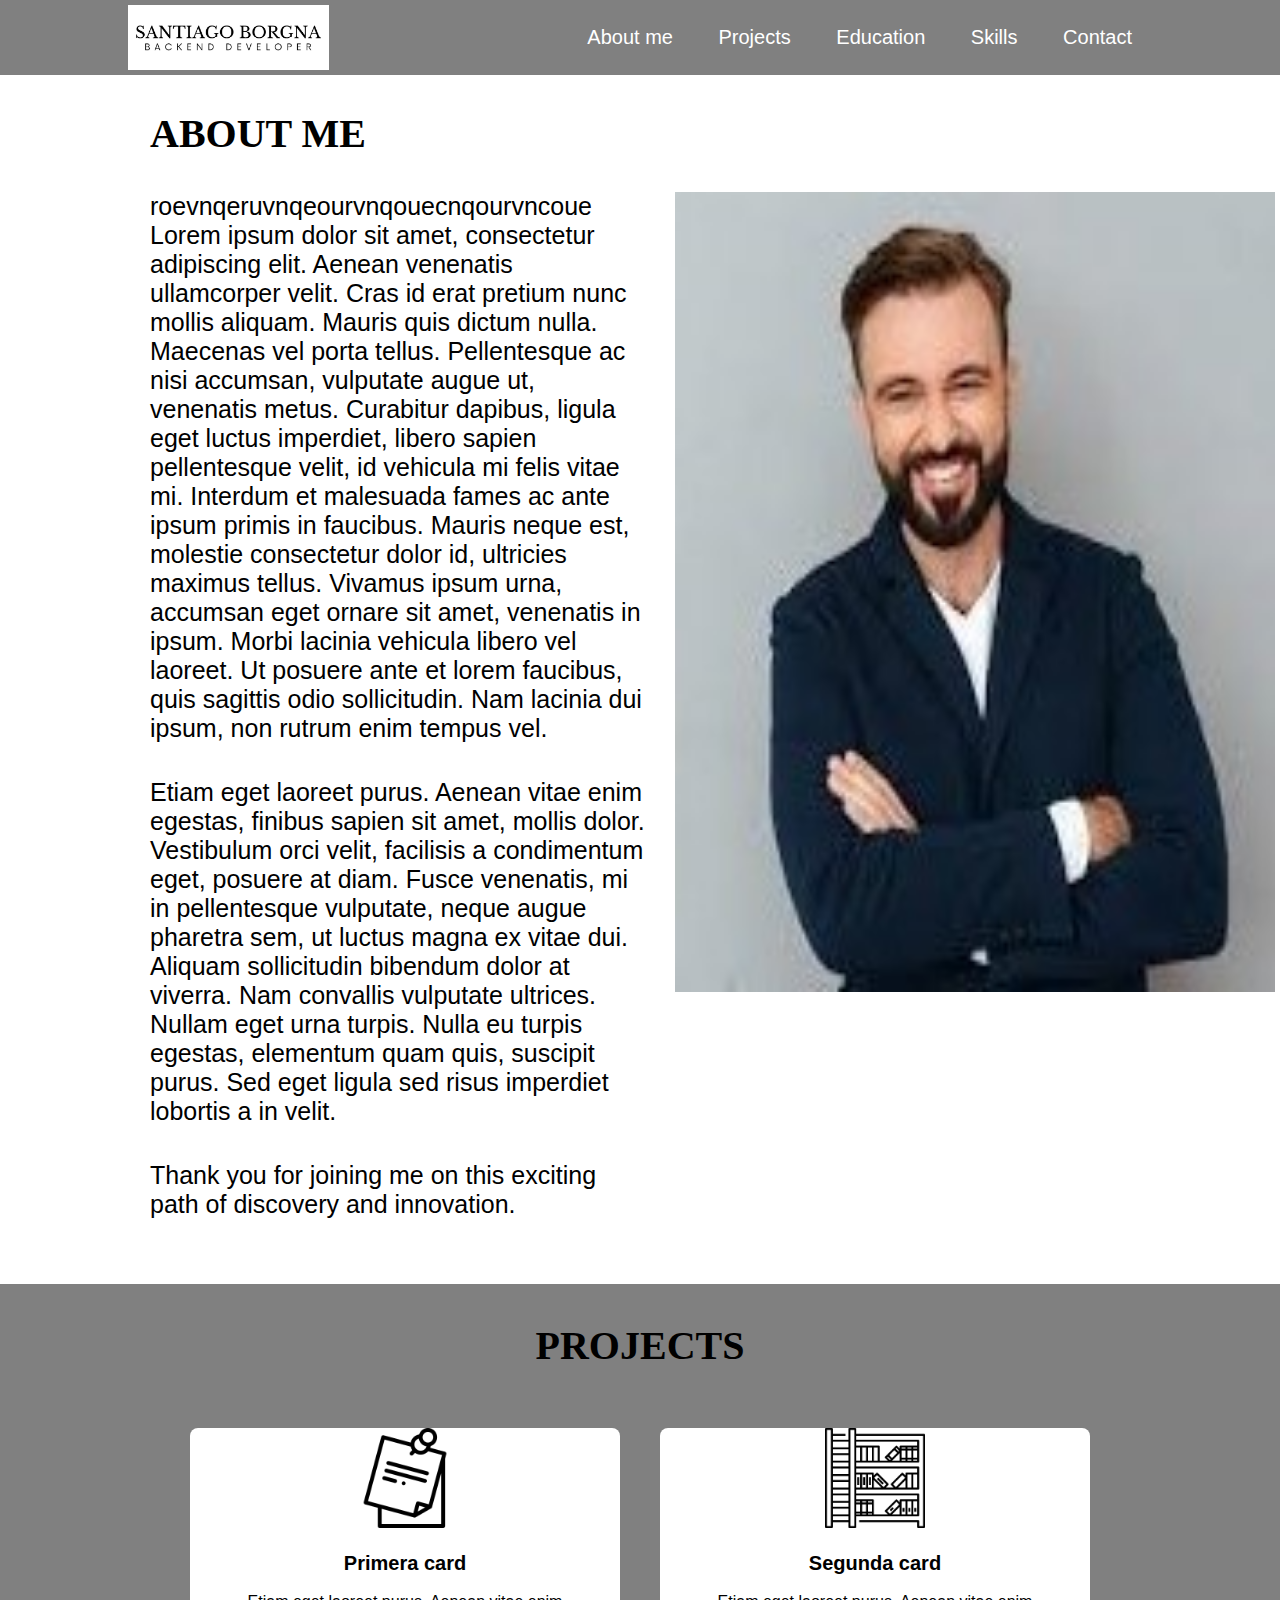
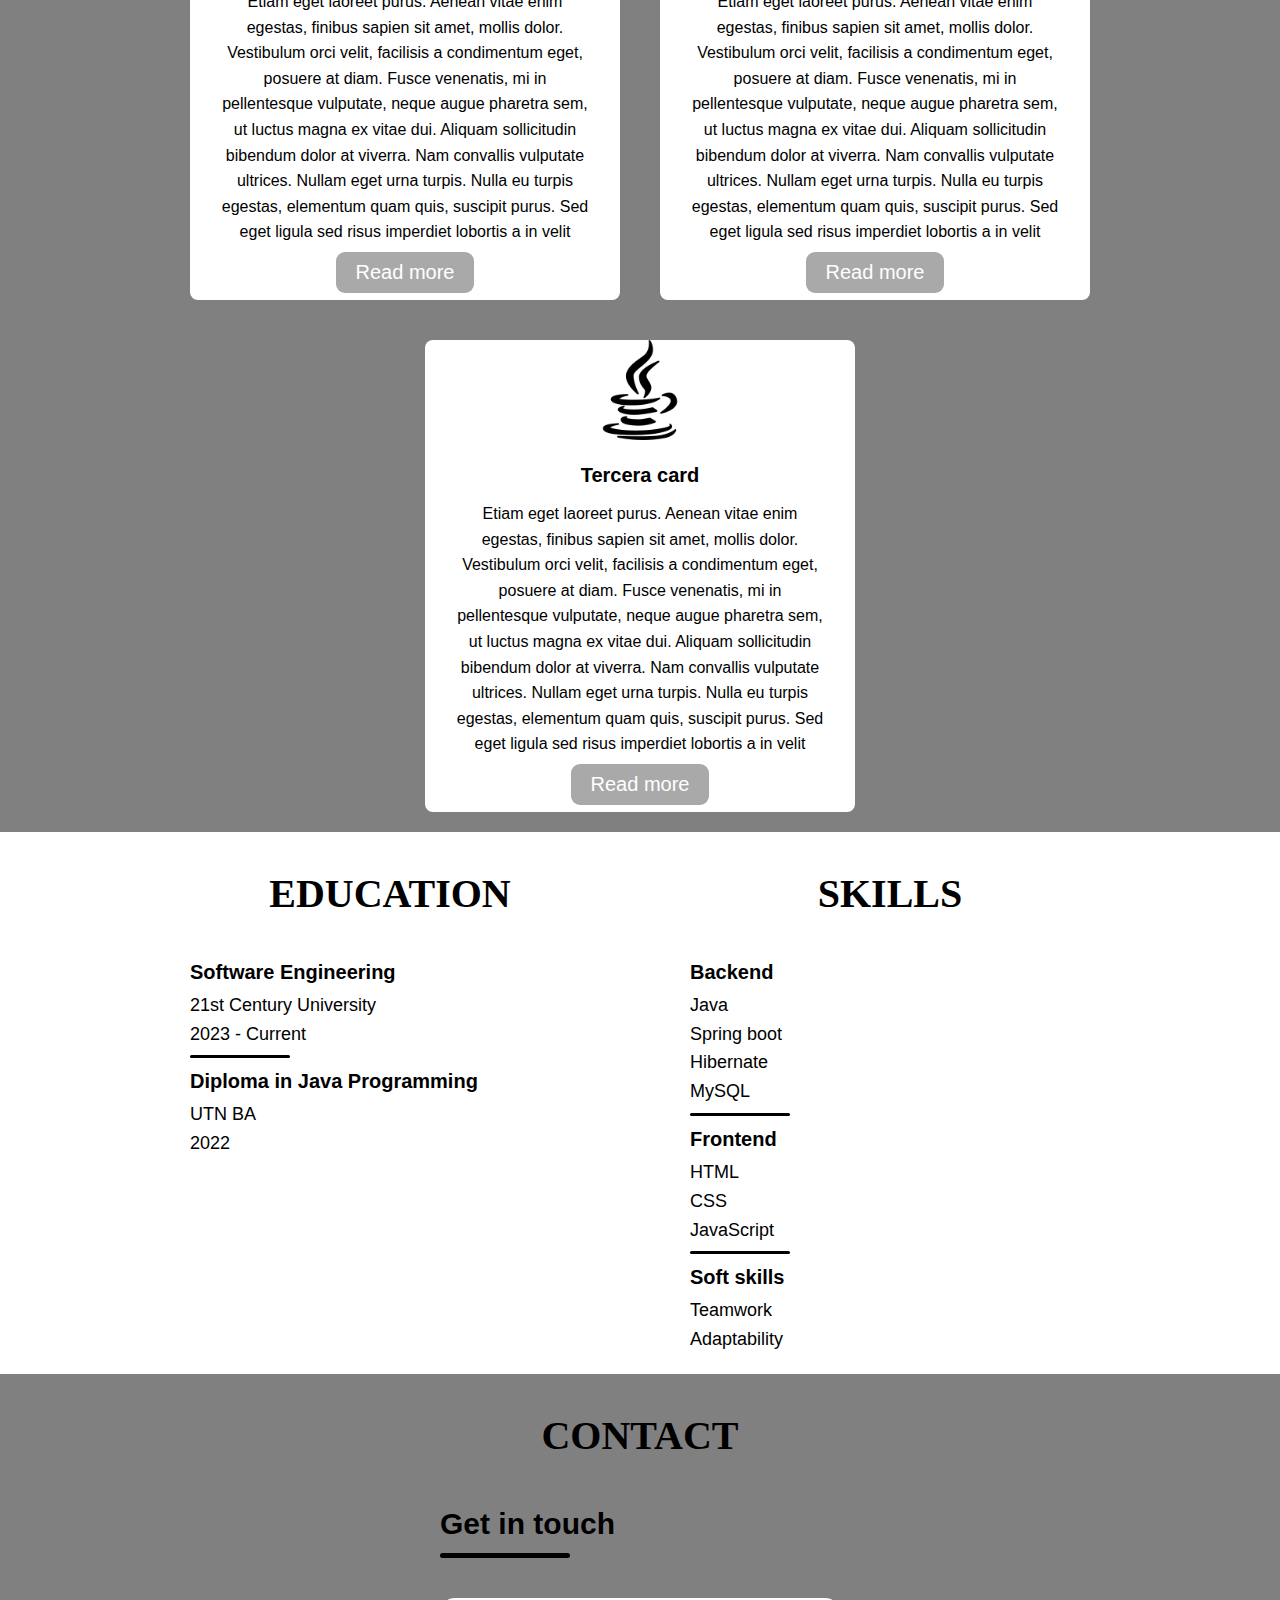
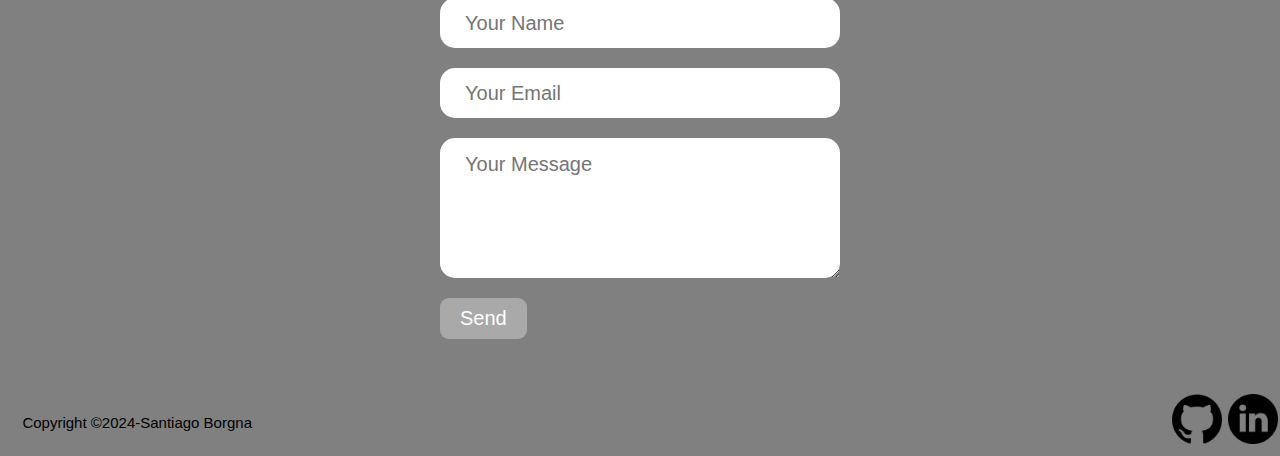
==== Portfolio/index.html @ 6f6587ab "First version" ====
<!DOCTYPE html>
<html lang="en">
    <head>
        <meta charset="UTF-8">
        <meta name="viewport" content="width=device-width, initial-scale=1.0">
        <title>Santiago Borgna</title>
        <link rel="stylesheet" href="styles.css">
    </head>
    <body>
        <header class="header">
            <div class="logo">
                <a href="#"><img src="Images/logo.jpg"></a>
            </div>
            <nav>
                <ul class = "nav-links">
                    <li><a href="#about-me">About me</a></li>
                    <li><a href="#projects">Projects</a></li>
                    <li><a href="#education">Education</a></li>
                    <li><a href="#skills">Skills</a></li>
                    <li><a href="#contact">Contact</a></li>
                </ul>
            </nav>
            <!-- <a href="https://github.com/SantiagoBorgna" class="btn"><button>Contacts</button></a> -->
            <a onclick="openNav()" href="#" class="menu"><button>≡</button></a>

            <div class="overlay" id="mobile-menu">
                <a onclick="closeNav()" href="#" class="close">X</a>
                <div class="overlay-content">
                    <a onclick="closeNav()" href="#about-me">About me</a>
                    <a onclick="closeNav()" href="#projects">Projects</a>
                    <a onclick="closeNav()" href="#education">Education</a>
                    <a onclick="closeNav()" href="#skills">Skills</a>
                    <a onclick="closeNav()" href="#contact">Contact</a>
                </div>
            </div>
        </header>

        <div id="about-me" class="info">
            <h1>ABOUT ME</h1>

            <div class="container">
                <div id="info-text">
                    <p>roevnqeruvnqeourvnqouecnqourvncoue Lorem ipsum dolor sit amet, consectetur adipiscing elit. Aenean venenatis ullamcorper velit. Cras id erat pretium nunc mollis aliquam. Mauris quis dictum nulla. Maecenas vel porta tellus. Pellentesque ac nisi accumsan, vulputate augue ut, venenatis metus. Curabitur dapibus, ligula eget luctus imperdiet, libero sapien pellentesque velit, id vehicula mi felis vitae mi. Interdum et malesuada fames ac ante ipsum primis in faucibus. Mauris neque est, molestie consectetur dolor id, ultricies maximus tellus. Vivamus ipsum urna, accumsan eget ornare sit amet, venenatis in ipsum. Morbi lacinia vehicula libero vel laoreet. Ut posuere ante et lorem faucibus, quis sagittis odio sollicitudin. Nam lacinia dui ipsum, non rutrum enim tempus vel.</p>
                    <p>Etiam eget laoreet purus. Aenean vitae enim egestas, finibus sapien sit amet, mollis dolor. Vestibulum orci velit, facilisis a condimentum eget, posuere at diam. Fusce venenatis, mi in pellentesque vulputate, neque augue pharetra sem, ut luctus magna ex vitae dui. Aliquam sollicitudin bibendum dolor at viverra. Nam convallis vulputate ultrices. Nullam eget urna turpis. Nulla eu turpis egestas, elementum quam quis, suscipit purus. Sed eget ligula sed risus imperdiet lobortis a in velit.</p>    
                    <p>Thank you for joining me on this exciting path of discovery and innovation.</p>
                </div>
                <img id="image" src="Images/man.jpeg">
            </div>

        </div>

        <div id="projects" class="projects">
            <h1>PROJECTS</h1>
            
            <div class="cards-container">
                <div class="card">
                    <img src="Images/notes.png">
                    <h4>Primera card</h4>
                    <p>Etiam eget laoreet purus. Aenean vitae enim egestas, finibus sapien sit amet, mollis dolor. Vestibulum orci velit, facilisis a condimentum eget, posuere at diam. Fusce venenatis, mi in pellentesque vulputate, neque augue pharetra sem, ut luctus magna ex vitae dui. Aliquam sollicitudin bibendum dolor at viverra. Nam convallis vulputate ultrices. Nullam eget urna turpis. Nulla eu turpis egestas, elementum quam quis, suscipit purus. Sed eget ligula sed risus imperdiet lobortis a in velit</p>

                    <a href="#"><button>Read more</button></a>
                </div>

                <div class="card">
                    <img src="Images/library.png">
                    <h4>Segunda card</h4>
                    <p>Etiam eget laoreet purus. Aenean vitae enim egestas, finibus sapien sit amet, mollis dolor. Vestibulum orci velit, facilisis a condimentum eget, posuere at diam. Fusce venenatis, mi in pellentesque vulputate, neque augue pharetra sem, ut luctus magna ex vitae dui. Aliquam sollicitudin bibendum dolor at viverra. Nam convallis vulputate ultrices. Nullam eget urna turpis. Nulla eu turpis egestas, elementum quam quis, suscipit purus. Sed eget ligula sed risus imperdiet lobortis a in velit</p>

                    <a href="#"><button>Read more</button></a>
                </div>

                <div class="card">
                    <img src="Images/java.png">
                    <h4>Tercera card</h4>
                    <p>Etiam eget laoreet purus. Aenean vitae enim egestas, finibus sapien sit amet, mollis dolor. Vestibulum orci velit, facilisis a condimentum eget, posuere at diam. Fusce venenatis, mi in pellentesque vulputate, neque augue pharetra sem, ut luctus magna ex vitae dui. Aliquam sollicitudin bibendum dolor at viverra. Nam convallis vulputate ultrices. Nullam eget urna turpis. Nulla eu turpis egestas, elementum quam quis, suscipit purus. Sed eget ligula sed risus imperdiet lobortis a in velit</p>

                    <a href="#"><button>Read more</button></a>
                </div>

            </div>

        </div>

        <div class="data">
            <div id="education" class="education">
                <h1>EDUCATION</h1>

                <div class="education-container">
                    <h3>Software Engineering</h3>
                    <p>21st Century University</p>
                    <p>2023 - Current</p>
                    <hr>
                    <h3>Diploma in Java Programming</h3>
                    <p>UTN BA</p>
                    <p>2022</p>
                </div>
            </div>
    
            <div id="skills" class="skills">
                <h1>SKILLS</h1>

                <div class="skills-container">
                    <h3>Backend</h3>
                    <p>Java</p>
                    <p>Spring boot</p>
                    <p>Hibernate</p>
                    <p>MySQL</p>
                    <hr>
                    <h3>Frontend</h3>
                    <p>HTML</p>
                    <p>CSS</p>
                    <P>JavaScript</P>
                    <hr>
                    <h3>Soft skills</h3>
                    <p>Teamwork</p>
                    <p>Adaptability</p>
                </div>
            </div>
        </div>

        <div id="contact" class="contact">
            <h1>CONTACT</h1>

            <div class="contact-container">
                <form action="https://api.web3forms.com/submit" method="POST" class="contact-form">
                    <div class="contact-form-title">
                        <h2>Get in touch</h2>
                        <hr>
                    </div>
                    <input type="hidden" name="access_key" value="ab6948b4-210c-4d9c-a43a-a1900921fdea">

                    <input type="text" name="name" placeholder="Your Name" class="contact-input" required autocomplete="off">
                    <input type="email" name="email" placeholder="Your Email" class="contact-input" required autocomplete="off">
                    <textarea name="message" placeholder="Your Message" class="contact-input" required autocomplete="off"></textarea>
                    <button type="submit">Send</button>
                </form>
            </div>
        </div>

        <div class="footer">
            <p class="footer-left">Copyright ©2024-Santiago Borgna</p>
            <div class="footer-right">
                <a href="https://github.com/SantiagoBorgna" class="btn"><button><img src="Images/github.png"></button></a>
                <a href="https://www.linkedin.com/in/santiago-borgna/" class="btn"><button><img src="Images/linkedin negro.png"></button></a>
            </div>
        </div>

        <script type="text/javascript" src="nav.js"></script>
    </body>
</html>
---- Portfolio/styles.css ----
*{
    box-sizing: border-box;
    margin: 0;
    padding: 0;
    font-family: 'Poppins', sans-serif;
    font-size: 20px;
}

body{
    background-color:grey;
}

.header{
    background-color:grey;
    display: flex;
    justify-content: space-between;
    align-items: center;
    height: 75px;
    padding: 5px 10%;
}

.header .logo{
    cursor: pointer;
}

.header .logo img{
    height: 70px;
    width: auto;
    padding-top: 5px;
    transition: all 0.3s ease 0s;
}

.header .logo img:hover{
    transform: scale(1.1);
}

.header .nav-links{
    list-style: none;
}

.header .nav-links li{
    display: inline-block;
    padding: 0 20px;
}

.header .nav-links li:nth-child(1){
    padding: 0 20px 0 0;
}

.header .nav-links li:hover,
.overlay a:hover{
    transform: scale(1.1);
    text-decoration-line: underline;
    text-decoration-thickness: 1px;
    text-decoration-style: solid;
    text-decoration-color: white;
}

.header .nav-links a{
    font-size: 700;
    color: white;
}

.menu{
    display: none;
}

@media screen and (max-width: 1200px){
    .nav-links{
        display: none;
    }

    .menu{
        display: inherit;
    }
}

/*Nav*/
.header a{
    text-decoration: none;
    color: white;
}

.header .menu button{
    margin-left: 20px;
    color: white;
    padding: 9px 25px;
    background-color: darkgrey;
    border: none;
    border-radius: 9px;
    cursor: pointer;
    /*transition: all 0.3s ease 0s;*/
}

/*.header .menu button:hover{
    transform: scale(1.1);
}*/

.header .overlay{
    height: 100%;
    width: 0;
    position: fixed;
    z-index: 1;
    left: 0;
    top: 0;
    background-color: green;
    overflow: hidden;
    transition: all 0.3s ease 0s;
}

.header .overlay .overlay-content{
    display: flex;
    height: 100%;
    flex-direction: column;
    align-items: center;
    justify-content: center;
} 

.header .overlay a{
    padding: 15px;
    font-size: 36px;
    display: block;
    transition: all 0.3s ease 0s;
    color: white;
}

.header .overlay a:hover,
.header .overlay a:focus{
    color: white;
}

.header .overlay .close{
    position: absolute;
    top: 20px;
    right: 45px;
    font-size: 65px;
}

@media screen and (max-height: 450px){
    .header .overlay a{
        font-size: 20px;
    }
    .header .overlay .close{
        font-size: 40px;
        top: 15px;
        right: 35px;
    }
}

/* About me */

.info{
    background-color: white;
    padding-left: 150px;
}

.info h1{
    font-family: Georgia, 'Times New Roman', Times, serif;
    font-size: 40px;
    padding: 35px 0;
}

.info .container p{
    width: 95%;
    overflow-wrap: break-word;
    font-size: 25px;
    margin-bottom: 35px;
}

.container{
    display: flex;
    padding-bottom: 30px;
}

.info #image{
    margin-right: 5px;
    width: 600px;
    height: 800px;
}

@media screen and (max-width: 1200px){

    *{
        overflow-x: hidden;
    }

    .info{
        padding-left: 30px;
    }

    .info h1{
        text-align: center;
    }

    .info #image{
        display: none;
    }

    .header{
        overflow-y: hidden;
    }

    .header .menu{
        overflow-y: hidden;
    }

    .header .logo img:hover{
        transform:none;
    }
}

/* Projects */

.projects{
    background-color:grey;
    text-align: center;
    line-height: 1.6;
}

.projects h1{
    font-family: Georgia, 'Times New Roman', Times, serif;
    font-size: 40px;
    padding: 30px 0;
}

.cards-container{
    width: 100%;
    max-width: 1200px;
    height: auto;
    display: flex;
    flex-wrap: wrap;
    justify-content: center;
    margin: auto;
}

.cards-container .card{
    background-color: white;
    width: 430px;
    height: auto;
    border-radius: 8px;
    overflow: hidden;
    margin: 20px;
    text-align: center;
}

.cards-container .card img{
    height: 100px;
    width: 100px;
}

.cards-container .card h4{
    margin: 10px;
}

.cards-container .card p{
    padding: 0 1.5rem;
    font-size: 16px;
}

.cards-container .card button{
    color: white;
    padding: 9px 20px;
    margin: 7px;
    background-color: darkgrey;
    border: none;
    border-radius: 9px;
    cursor: pointer;
}
/* Data */

.data{
    background-color: white;
    display: flex;
    flex-wrap: wrap;
    justify-content: center;
}

.data h3{
    margin-bottom: 3px;
}

.data p{
    font-size: 18px;
}

.data hr{
    border: none;
    width: 100px;
    height: 3px;
    background-color: black;
    border-radius: 10px;
    margin: 7px 0;
}

/* Education */

.education{
    line-height: 1.6;
}

.education h1{
    font-family: Georgia, 'Times New Roman', Times, serif;
    font-size: 40px;
    padding: 30px 0;
    text-align: center;
}

.education .education-container{
    width: 400px;
    height: auto;
    margin-left: 50px;
    margin-right: 50px;
    margin-bottom: 20px;
    display: flex;
    flex-wrap: wrap;
    flex-direction: column;
}

/* Skills */

.skills{
    line-height: 1.6;
}

.skills h1{
    font-family: Georgia, 'Times New Roman', Times, serif;
    font-size: 40px;
    padding: 30px 0;
    text-align: center;
}

.skills .skills-container{
    width: 400px;
    height: auto;
    margin-left: 50px;
    margin-right: 50px;
    margin-bottom: 20px;
    display: flex;
    flex-wrap: wrap;
    flex-direction: column;
}

/* Contact */

.contact{
    background-color:grey;
    text-align: center;
    line-height: 1.6;
}

.contact h1{
    font-family: Georgia, 'Times New Roman', Times, serif;
    font-size: 40px;
    padding: 30px 0;
}

.contact-container{
    box-sizing: border-box;
    height: auto;
    padding-top: 2px;
    padding-bottom: 20px;
    display: flex;
    align-items: center;
    justify-content: space-evenly;
}

.contact-container .contact-form{
    display: flex;
    flex-direction: column;
    align-items: start;
    gap: 20px;
}

.contact-container .contact-form h2{
    font-size: 30px;
    margin-bottom: 5px;
}

.contact-container .contact-form hr{
    border: none;
    width: 130px;
    height: 5px;
    background-color: black;
    border-radius: 10px;
    margin-bottom: 20px;
}

.contact-container .contact-form .contact-input{
    width: 400px;
    height: 50px;
    border: none;
    outline: none;
    padding-left: 25px;
    color: black;
    border-radius: 15px;
}

.contact-container .contact-form .contact-input:focus{
    background-color: wheat;
}

.contact-container .contact-form textarea{
    width: 400px;
    min-height: 140px;
    height: auto;
    border: none;
    outline: none;
    padding-top: 15px;
    color: gray;
    border-radius: 15px;
}

.contact-container .contact-form button{
    color: white;
    padding: 9px 20px;
    background-color: darkgrey;
    border: none;
    border-radius: 9px;
    cursor: pointer;
}

@media screen and (max-width: 1200px){
    .contact-container{
        width: 80vw;
        margin-left: 50px;
    }
}

/* Footer */

.footer{
    background-color: grey;
    margin-top: 35px;
    margin-bottom: 5px;
    display: flex;
    text-align: center;
    justify-content: center;
}

.footer p{
    margin: 20px;
    font-size: 15px;
}

.footer img{
    width: 50px;
    height: auto;
    cursor: pointer;
}

.footer button{
    border: none;
    background: none;
}

.footer .footer-left{
    padding-right: 500px;
}

.footer .footer-right{
    padding-left: 400px;
}

@media screen and (max-width: 1200px){
    .footer{
        flex-direction: column;
    }

    .footer .footer-left{
        padding-right: 0;
    }
    
    .footer .footer-right{
        padding-left: 0;
    }
}
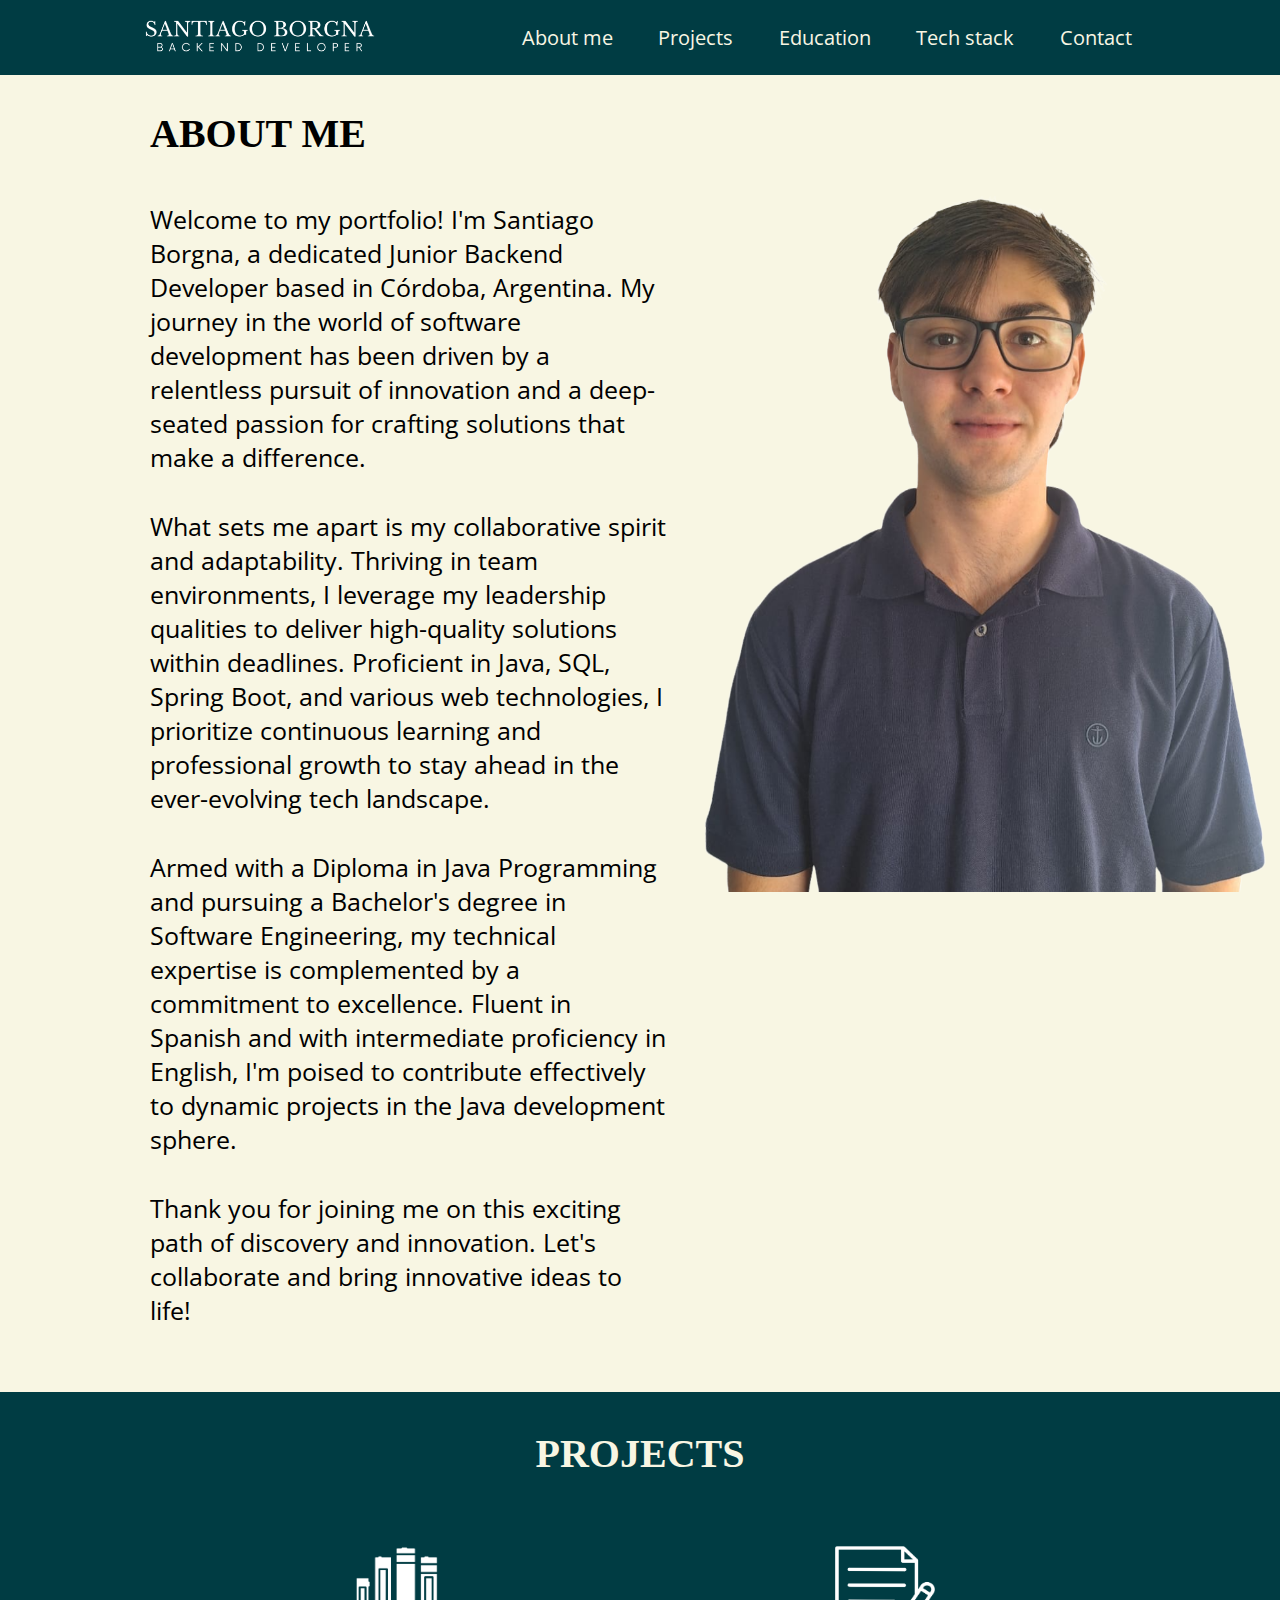
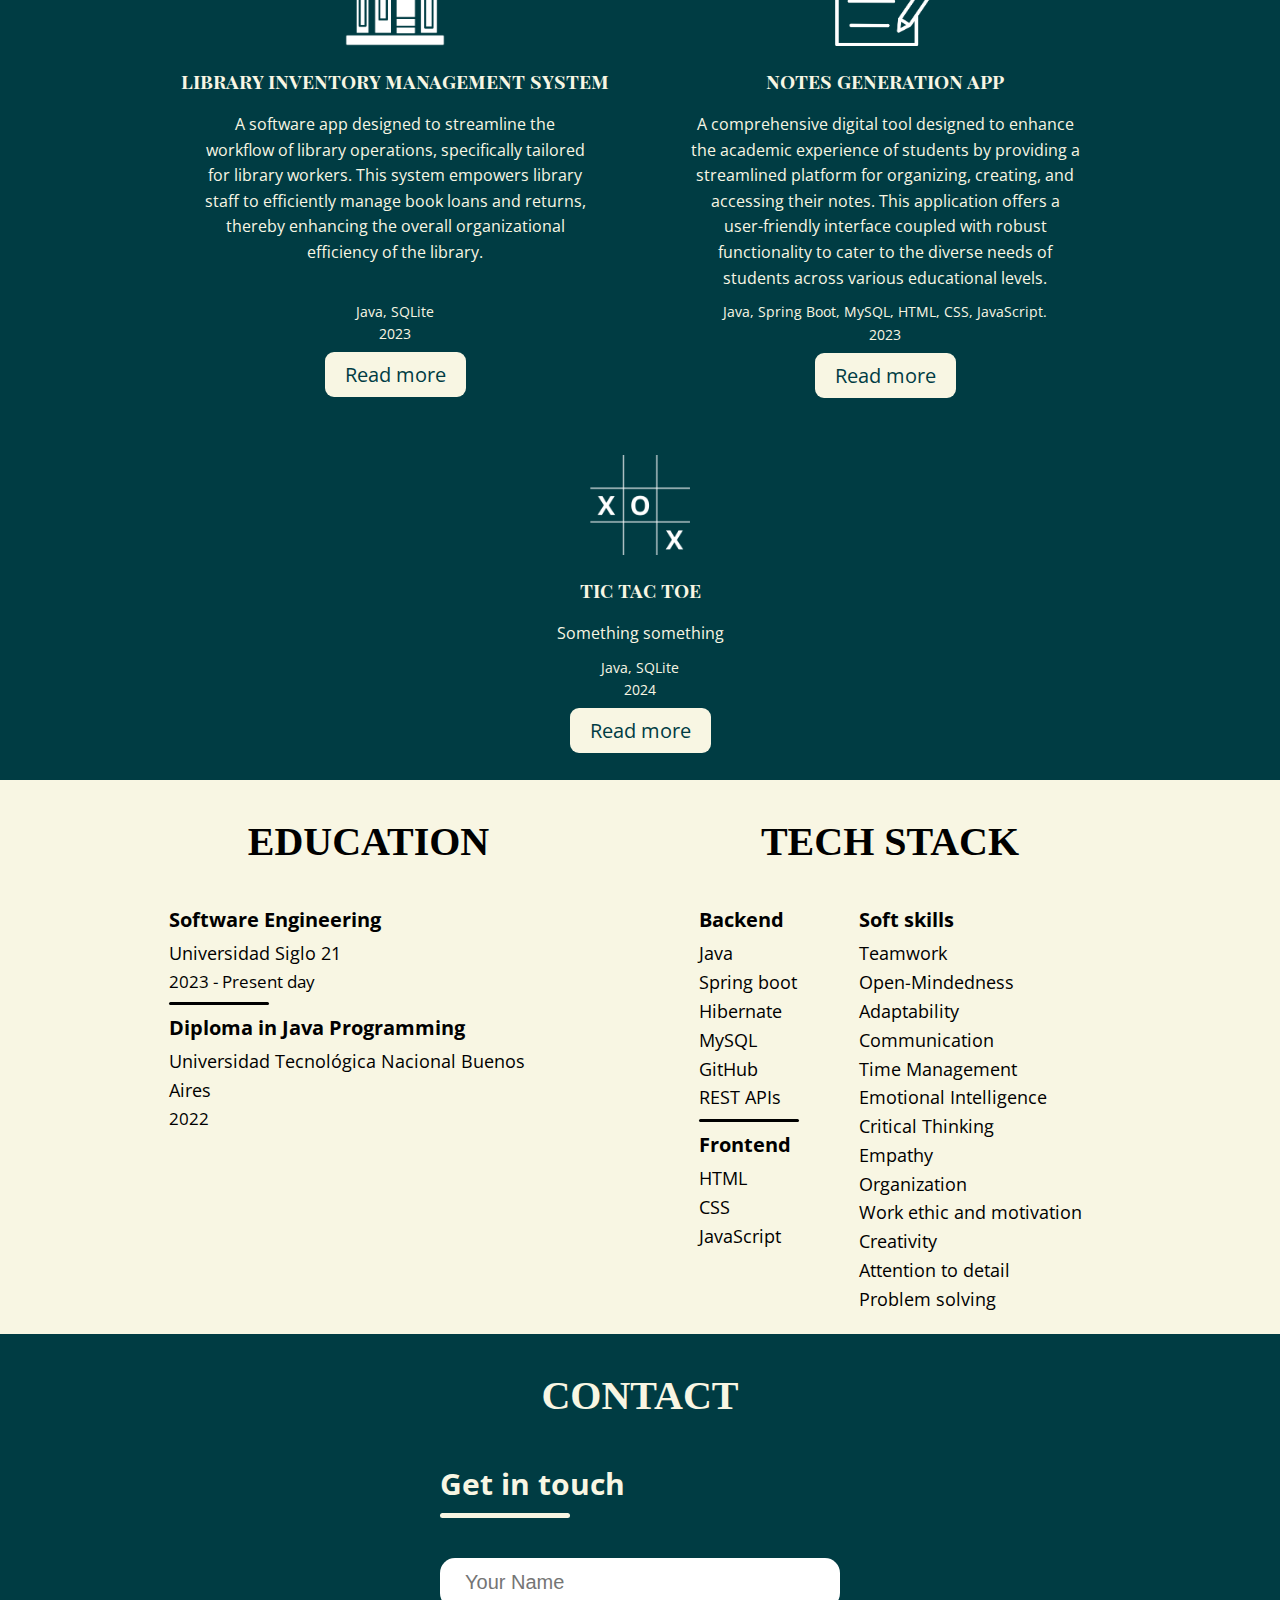
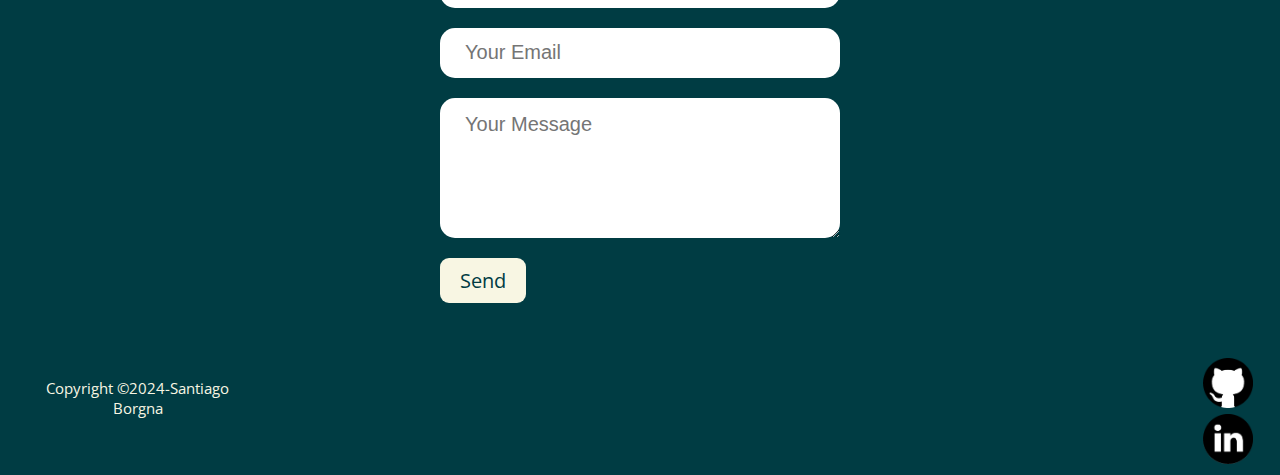
==== commit 3318d132: "Full version" ====
--- a/Portfolio/index.html
+++ b/Portfolio/index.html
@@ -5,18 +5,22 @@
         <meta name="viewport" content="width=device-width, initial-scale=1.0">
         <title>Santiago Borgna</title>
         <link rel="stylesheet" href="styles.css">
+        <link rel="preconnect" href="https://fonts.googleapis.com">
+        <link rel="preconnect" href="https://fonts.gstatic.com" crossorigin>
+        <link href="https://fonts.googleapis.com/css2?family=Open+Sans:ital,wght@0,300..800;1,300..800&display=swap" rel="stylesheet">
+        <link href="https://fonts.googleapis.com/css2?family=Open+Sans:ital,wght@0,300..800;1,300..800&family=Playfair+Display+SC:wght@400;700&display=swap" rel="stylesheet">  
     </head>
     <body>
         <header class="header">
             <div class="logo">
-                <a href="#"><img src="Images/logo.jpg"></a>
+                <a href="#"><img src="Images/logo.png"></a>
             </div>
             <nav>
                 <ul class = "nav-links">
                     <li><a href="#about-me">About me</a></li>
                     <li><a href="#projects">Projects</a></li>
                     <li><a href="#education">Education</a></li>
-                    <li><a href="#skills">Skills</a></li>
+                    <li><a href="#Tech-stack">Tech stack</a></li>
                     <li><a href="#contact">Contact</a></li>
                 </ul>
             </nav>
@@ -24,12 +28,12 @@
             <a onclick="openNav()" href="#" class="menu"><button>≡</button></a>
 
             <div class="overlay" id="mobile-menu">
-                <a onclick="closeNav()" href="#" class="close">X</a>
+                <a onclick="closeNav()" href="#" class="close" id="close-btn"><button>X</button></a>
                 <div class="overlay-content">
                     <a onclick="closeNav()" href="#about-me">About me</a>
                     <a onclick="closeNav()" href="#projects">Projects</a>
                     <a onclick="closeNav()" href="#education">Education</a>
-                    <a onclick="closeNav()" href="#skills">Skills</a>
+                    <a onclick="closeNav()" href="#Tech-stack">Tech stack</a>
                     <a onclick="closeNav()" href="#contact">Contact</a>
                 </div>
             </div>
@@ -40,11 +44,12 @@
 
             <div class="container">
                 <div id="info-text">
-                    <p>roevnqeruvnqeourvnqouecnqourvncoue Lorem ipsum dolor sit amet, consectetur adipiscing elit. Aenean venenatis ullamcorper velit. Cras id erat pretium nunc mollis aliquam. Mauris quis dictum nulla. Maecenas vel porta tellus. Pellentesque ac nisi accumsan, vulputate augue ut, venenatis metus. Curabitur dapibus, ligula eget luctus imperdiet, libero sapien pellentesque velit, id vehicula mi felis vitae mi. Interdum et malesuada fames ac ante ipsum primis in faucibus. Mauris neque est, molestie consectetur dolor id, ultricies maximus tellus. Vivamus ipsum urna, accumsan eget ornare sit amet, venenatis in ipsum. Morbi lacinia vehicula libero vel laoreet. Ut posuere ante et lorem faucibus, quis sagittis odio sollicitudin. Nam lacinia dui ipsum, non rutrum enim tempus vel.</p>
-                    <p>Etiam eget laoreet purus. Aenean vitae enim egestas, finibus sapien sit amet, mollis dolor. Vestibulum orci velit, facilisis a condimentum eget, posuere at diam. Fusce venenatis, mi in pellentesque vulputate, neque augue pharetra sem, ut luctus magna ex vitae dui. Aliquam sollicitudin bibendum dolor at viverra. Nam convallis vulputate ultrices. Nullam eget urna turpis. Nulla eu turpis egestas, elementum quam quis, suscipit purus. Sed eget ligula sed risus imperdiet lobortis a in velit.</p>    
-                    <p>Thank you for joining me on this exciting path of discovery and innovation.</p>
+                    <p>Welcome to my portfolio! I'm Santiago Borgna, a dedicated Junior Backend Developer based in Córdoba, Argentina. My journey in the world of software development has been driven by a relentless pursuit of innovation and a deep-seated passion for crafting solutions that make a difference.</p>
+                    <p>What sets me apart is my collaborative spirit and adaptability. Thriving in team environments, I leverage my leadership qualities to deliver high-quality solutions within deadlines. Proficient in Java, SQL, Spring Boot, and various web technologies, I prioritize continuous learning and professional growth to stay ahead in the ever-evolving tech landscape.</p>    
+                    <p>Armed with a Diploma in Java Programming and pursuing a Bachelor's degree in Software Engineering, my technical expertise is complemented by a commitment to excellence. Fluent in Spanish and with intermediate proficiency in English, I'm poised to contribute effectively to dynamic projects in the Java development sphere.</p>
+                    <p>Thank you for joining me on this exciting path of discovery and innovation. Let's collaborate and bring innovative ideas to life!</p>
                 </div>
-                <img id="image" src="Images/man.jpeg">
+                <img id="image" src="Images/I3.png">
             </div>
 
         </div>
@@ -53,26 +58,33 @@
             <h1>PROJECTS</h1>
             
             <div class="cards-container">
+
                 <div class="card">
-                    <img src="Images/notes.png">
-                    <h4>Primera card</h4>
-                    <p>Etiam eget laoreet purus. Aenean vitae enim egestas, finibus sapien sit amet, mollis dolor. Vestibulum orci velit, facilisis a condimentum eget, posuere at diam. Fusce venenatis, mi in pellentesque vulputate, neque augue pharetra sem, ut luctus magna ex vitae dui. Aliquam sollicitudin bibendum dolor at viverra. Nam convallis vulputate ultrices. Nullam eget urna turpis. Nulla eu turpis egestas, elementum quam quis, suscipit purus. Sed eget ligula sed risus imperdiet lobortis a in velit</p>
+                    <img src="Images/library.png">
+                    <h4>library inventory management system</h4>
+                    <p class="description" id="library">A software app designed to streamline the workflow of library operations, specifically tailored for library workers. This system empowers library staff to efficiently manage book loans and returns, thereby enhancing the overall organizational efficiency of the library.</p>
+                    <p>Java, SQLite</p>
+                    <p>2023</p>
 
-                    <a href="#"><button>Read more</button></a>
+                    <a href="https://github.com/SantiagoBorgna/Inventario"><button>Read more</button></a>
                 </div>
 
                 <div class="card">
-                    <img src="Images/library.png">
-                    <h4>Segunda card</h4>
-                    <p>Etiam eget laoreet purus. Aenean vitae enim egestas, finibus sapien sit amet, mollis dolor. Vestibulum orci velit, facilisis a condimentum eget, posuere at diam. Fusce venenatis, mi in pellentesque vulputate, neque augue pharetra sem, ut luctus magna ex vitae dui. Aliquam sollicitudin bibendum dolor at viverra. Nam convallis vulputate ultrices. Nullam eget urna turpis. Nulla eu turpis egestas, elementum quam quis, suscipit purus. Sed eget ligula sed risus imperdiet lobortis a in velit</p>
+                    <img src="Images/notes.png">
+                    <h4>notes generation app</h4>
+                    <p class="description">A comprehensive digital tool designed to enhance the academic experience of students by providing a streamlined platform for organizing, creating, and accessing their notes. This application offers a user-friendly interface coupled with robust functionality to cater to the diverse needs of students across various educational levels.</p>
+                    <p>Java, Spring Boot, MySQL, HTML, CSS, JavaScript.</p>
+                    <p>2023</p>
 
-                    <a href="#"><button>Read more</button></a>
+                    <a href="https://github.com/SantiagoBorgna/Notes-app"><button>Read more</button></a>
                 </div>
 
                 <div class="card">
-                    <img src="Images/java.png">
-                    <h4>Tercera card</h4>
-                    <p>Etiam eget laoreet purus. Aenean vitae enim egestas, finibus sapien sit amet, mollis dolor. Vestibulum orci velit, facilisis a condimentum eget, posuere at diam. Fusce venenatis, mi in pellentesque vulputate, neque augue pharetra sem, ut luctus magna ex vitae dui. Aliquam sollicitudin bibendum dolor at viverra. Nam convallis vulputate ultrices. Nullam eget urna turpis. Nulla eu turpis egestas, elementum quam quis, suscipit purus. Sed eget ligula sed risus imperdiet lobortis a in velit</p>
+                    <img src="Images/tic-tac-toe.png">
+                    <h4>tic tac toe</h4>
+                    <p class="description">Something something</p>
+                    <p>Java, SQLite</p>
+                    <p>2024</p>
 
                     <a href="#"><button>Read more</button></a>
                 </div>
@@ -87,33 +99,49 @@
 
                 <div class="education-container">
                     <h3>Software Engineering</h3>
-                    <p>21st Century University</p>
-                    <p>2023 - Current</p>
+                    <p>Universidad Siglo 21</p>
+                    <p class="year">2023 - Present day</p>
                     <hr>
                     <h3>Diploma in Java Programming</h3>
-                    <p>UTN BA</p>
-                    <p>2022</p>
+                    <p>Universidad Tecnológica Nacional Buenos Aires</p>
+                    <p class="year">2022</p>
                 </div>
             </div>
     
-            <div id="skills" class="skills">
-                <h1>SKILLS</h1>
+            <div id="Tech-stack" class="skills">
+                <h1>TECH STACK</h1>
 
                 <div class="skills-container">
-                    <h3>Backend</h3>
-                    <p>Java</p>
-                    <p>Spring boot</p>
-                    <p>Hibernate</p>
-                    <p>MySQL</p>
-                    <hr>
-                    <h3>Frontend</h3>
-                    <p>HTML</p>
-                    <p>CSS</p>
-                    <P>JavaScript</P>
-                    <hr>
-                    <h3>Soft skills</h3>
-                    <p>Teamwork</p>
-                    <p>Adaptability</p>
+                    <div class="hard">
+                        <h3>Backend</h3>
+                        <p>Java</p>
+                        <p>Spring boot</p>
+                        <p>Hibernate</p>
+                        <p>MySQL</p>
+                        <p>GitHub</p>
+                        <p>REST APIs</p>
+                        <hr>
+                        <h3>Frontend</h3>
+                        <p>HTML</p>
+                        <p>CSS</p>
+                        <P>JavaScript</P>
+                    </div>
+                    <div class="soft">
+                        <h3>Soft skills</h3>
+                        <p>Teamwork</p>
+                        <p>Open-Mindedness</p>
+                        <p>Adaptability</p>
+                        <p>Communication</p>
+                        <p>Time Management</p>
+                        <p>Emotional Intelligence</p>
+                        <p>Critical Thinking</p>
+                        <p>Empathy</p>
+                        <p>Organization</p>
+                        <p>Work ethic and motivation</p>
+                        <p>Creativity</p>
+                        <p>Attention to detail</p>
+                        <p>Problem solving</p>
+                    </div>
                 </div>
             </div>
         </div>
@@ -141,7 +169,7 @@
             <p class="footer-left">Copyright ©2024-Santiago Borgna</p>
             <div class="footer-right">
                 <a href="https://github.com/SantiagoBorgna" class="btn"><button><img src="Images/github.png"></button></a>
-                <a href="https://www.linkedin.com/in/santiago-borgna/" class="btn"><button><img src="Images/linkedin negro.png"></button></a>
+                <a href="https://www.linkedin.com/in/santiago-borgna/" class="btn"><button><img src="Images/linkedin.png"></button></a>
             </div>
         </div>
 
--- a/Portfolio/styles.css
+++ b/Portfolio/styles.css
@@ -7,11 +7,24 @@
 }
 
 body{
-    background-color:grey;
+    background-color:#003C43;
+}
+
+h2, h3, button{
+    font-family: "Open Sans", sans-serif;
+}
+
+h4{
+    font-family: "Playfair Display SC", serif;
+    font-weight: 700;
+}
+
+p{
+    font-family: "Open Sans", sans-serif;
 }
 
 .header{
-    background-color:grey;
+    background-color:#003C43;
     display: flex;
     justify-content: space-between;
     align-items: center;
@@ -58,7 +71,7 @@
 
 .header .nav-links a{
     font-size: 700;
-    color: white;
+    color: #F8F6E3;
 }
 
 .menu{
@@ -75,26 +88,22 @@
     }
 }
 
-/*Nav*/
+/*Mobile nav*/
 .header a{
+    font-family: "Open Sans", sans-serif;
     text-decoration: none;
-    color: white;
+    color: #F8F6E3;
 }
 
 .header .menu button{
     margin-left: 20px;
-    color: white;
+    color: #003C43;
     padding: 9px 25px;
-    background-color: darkgrey;
+    background-color: #F8F6E3;
     border: none;
     border-radius: 9px;
     cursor: pointer;
-    /*transition: all 0.3s ease 0s;*/
-}
-
-/*.header .menu button:hover{
-    transform: scale(1.1);
-}*/
+}
 
 .header .overlay{
     height: 100%;
@@ -103,7 +112,7 @@
     z-index: 1;
     left: 0;
     top: 0;
-    background-color: green;
+    background-color: #003C43;
     overflow: hidden;
     transition: all 0.3s ease 0s;
 }
@@ -116,41 +125,40 @@
     justify-content: center;
 } 
 
-.header .overlay a{
+.header .overlay .overlay-content a{
     padding: 15px;
     font-size: 36px;
     display: block;
     transition: all 0.3s ease 0s;
-    color: white;
+    color: #F8F6E3;
 }
 
 .header .overlay a:hover,
 .header .overlay a:focus{
-    color: white;
-}
-
-.header .overlay .close{
-    position: absolute;
-    top: 20px;
-    right: 45px;
-    font-size: 65px;
+    color: #F8F6E3;
+}
+
+.header .overlay .close button{
+    margin-left: 30px;
+    color: #003C43;
+    padding: 9px 14px;
+    background-color: #F8F6E3;
+    border: none;
+    border-radius: 9px;
+    cursor: pointer;
+    margin-top: 30px;
 }
 
 @media screen and (max-height: 450px){
     .header .overlay a{
         font-size: 20px;
     }
-    .header .overlay .close{
-        font-size: 40px;
-        top: 15px;
-        right: 35px;
-    }
 }
 
 /* About me */
 
 .info{
-    background-color: white;
+    background-color: #F8F6E3;
     padding-left: 150px;
 }
 
@@ -172,10 +180,14 @@
     padding-bottom: 30px;
 }
 
+.info .container #info-text{
+    margin-top: 10px;
+}
+
 .info #image{
     margin-right: 5px;
     width: 600px;
-    height: 800px;
+    height: 700px;
 }
 
 @media screen and (max-width: 1200px){
@@ -212,7 +224,8 @@
 /* Projects */
 
 .projects{
-    background-color:grey;
+    background-color:#003C43;
+    color: #F8F6E3;
     text-align: center;
     line-height: 1.6;
 }
@@ -234,8 +247,7 @@
 }
 
 .cards-container .card{
-    background-color: white;
-    width: 430px;
+    width: 450px;
     height: auto;
     border-radius: 8px;
     overflow: hidden;
@@ -246,22 +258,33 @@
 .cards-container .card img{
     height: 100px;
     width: 100px;
+    margin-top: 10px;
 }
 
 .cards-container .card h4{
     margin: 10px;
+    padding-bottom: 5px;
 }
 
 .cards-container .card p{
     padding: 0 1.5rem;
+    font-size: 14px;
+}
+
+.cards-container .card .description{
     font-size: 16px;
+    margin-bottom: 10px;
+}
+
+.cards-container .card #library{
+    padding-bottom: 25px;
 }
 
 .cards-container .card button{
-    color: white;
+    color: #003C43;
     padding: 9px 20px;
     margin: 7px;
-    background-color: darkgrey;
+    background-color: #F8F6E3;
     border: none;
     border-radius: 9px;
     cursor: pointer;
@@ -269,7 +292,7 @@
 /* Data */
 
 .data{
-    background-color: white;
+    background-color: #F8F6E3;
     display: flex;
     flex-wrap: wrap;
     justify-content: center;
@@ -316,6 +339,10 @@
     flex-direction: column;
 }
 
+.education .year{
+    font-size: 17px;
+}
+
 /* Skills */
 
 .skills{
@@ -330,20 +357,29 @@
 }
 
 .skills .skills-container{
-    width: 400px;
+    width: auto;
     height: auto;
     margin-left: 50px;
     margin-right: 50px;
     margin-bottom: 20px;
     display: flex;
     flex-wrap: wrap;
-    flex-direction: column;
+    justify-content: center;
+}
+
+.skills .skills-container .hard{
+    margin: 0 30px;
+}
+
+.skills .skills-container .soft{
+    margin: 0 30px;
 }
 
 /* Contact */
 
 .contact{
-    background-color:grey;
+    background-color:#003C43;
+    color: #F8F6E3;
     text-align: center;
     line-height: 1.6;
 }
@@ -380,7 +416,7 @@
     border: none;
     width: 130px;
     height: 5px;
-    background-color: black;
+    background-color: #F8F6E3;
     border-radius: 10px;
     margin-bottom: 20px;
 }
@@ -396,7 +432,7 @@
 }
 
 .contact-container .contact-form .contact-input:focus{
-    background-color: wheat;
+    background-color: #F8F6E3;
 }
 
 .contact-container .contact-form textarea{
@@ -411,9 +447,9 @@
 }
 
 .contact-container .contact-form button{
-    color: white;
+    color: #003C43;
     padding: 9px 20px;
-    background-color: darkgrey;
+    background-color: #F8F6E3;
     border: none;
     border-radius: 9px;
     cursor: pointer;
@@ -429,7 +465,8 @@
 /* Footer */
 
 .footer{
-    background-color: grey;
+    background-color: #003C43;
+    color: #F8F6E3;
     margin-top: 35px;
     margin-bottom: 5px;
     display: flex;
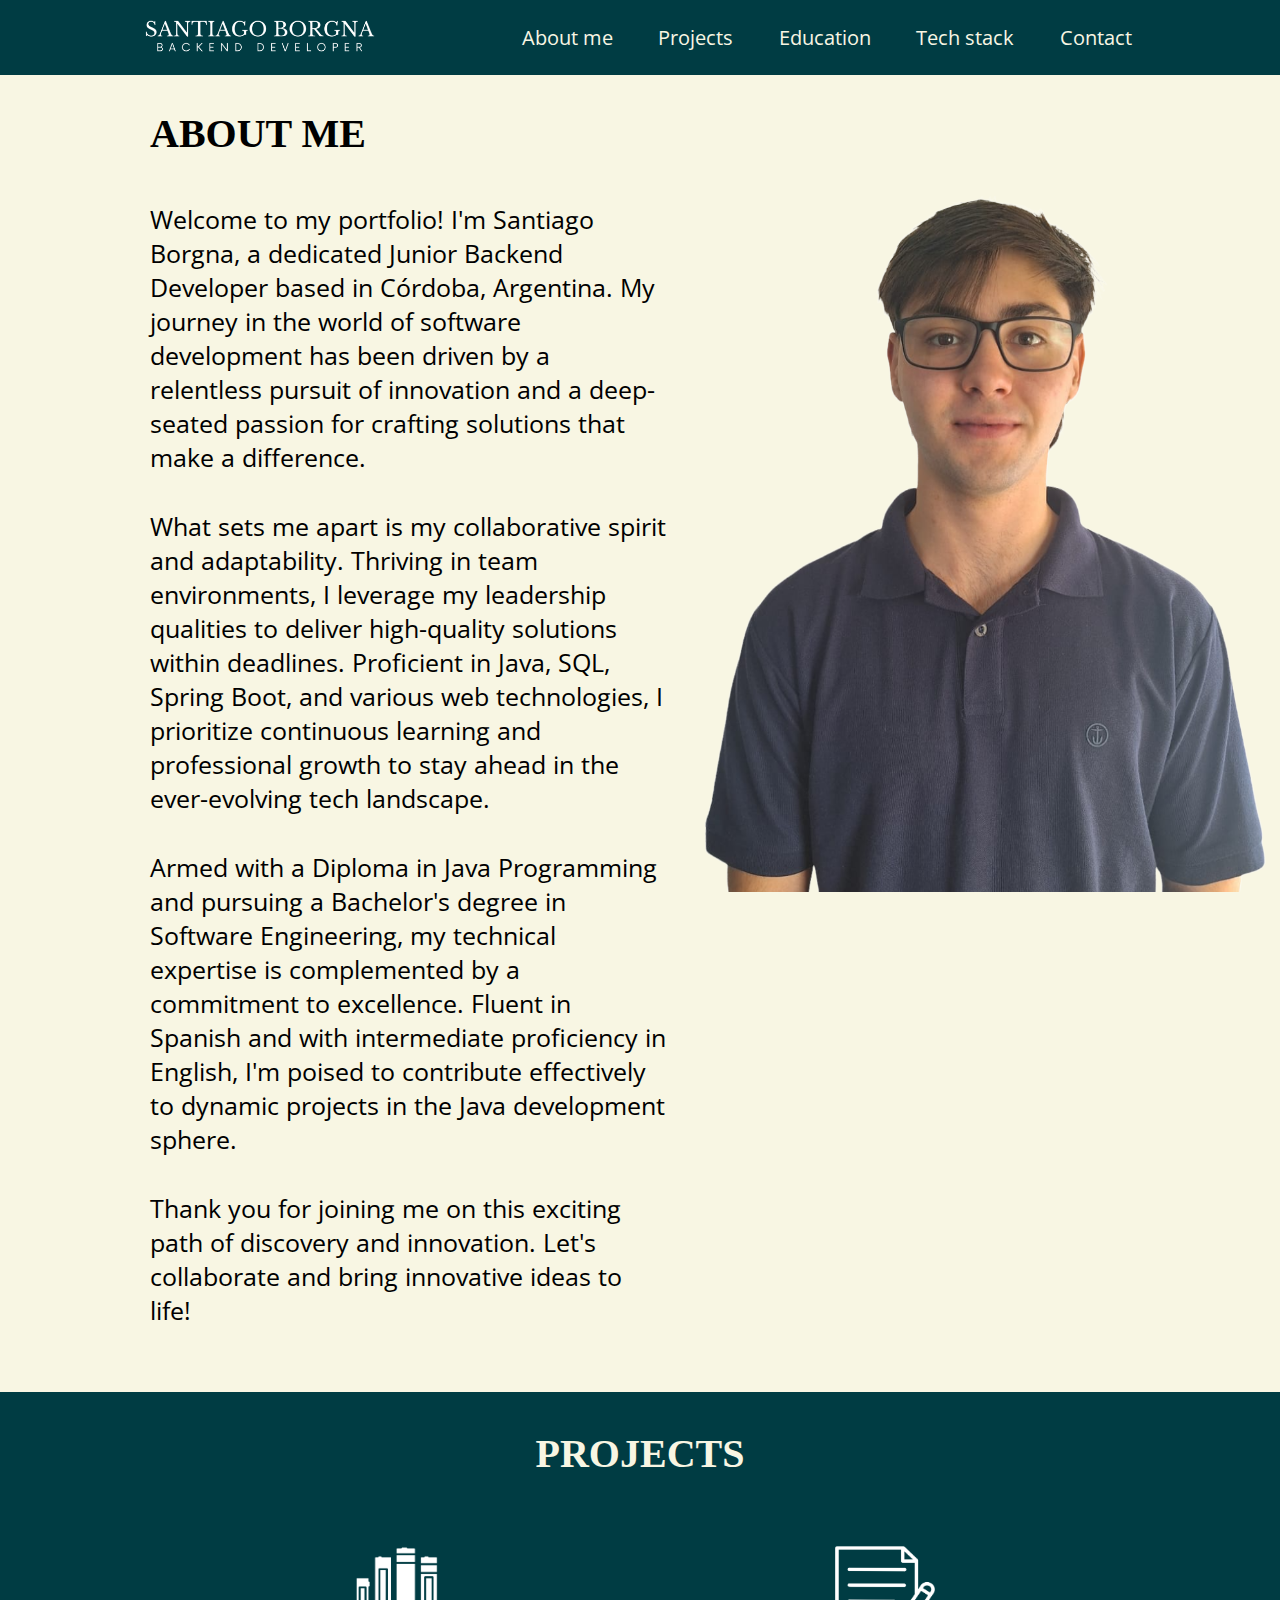
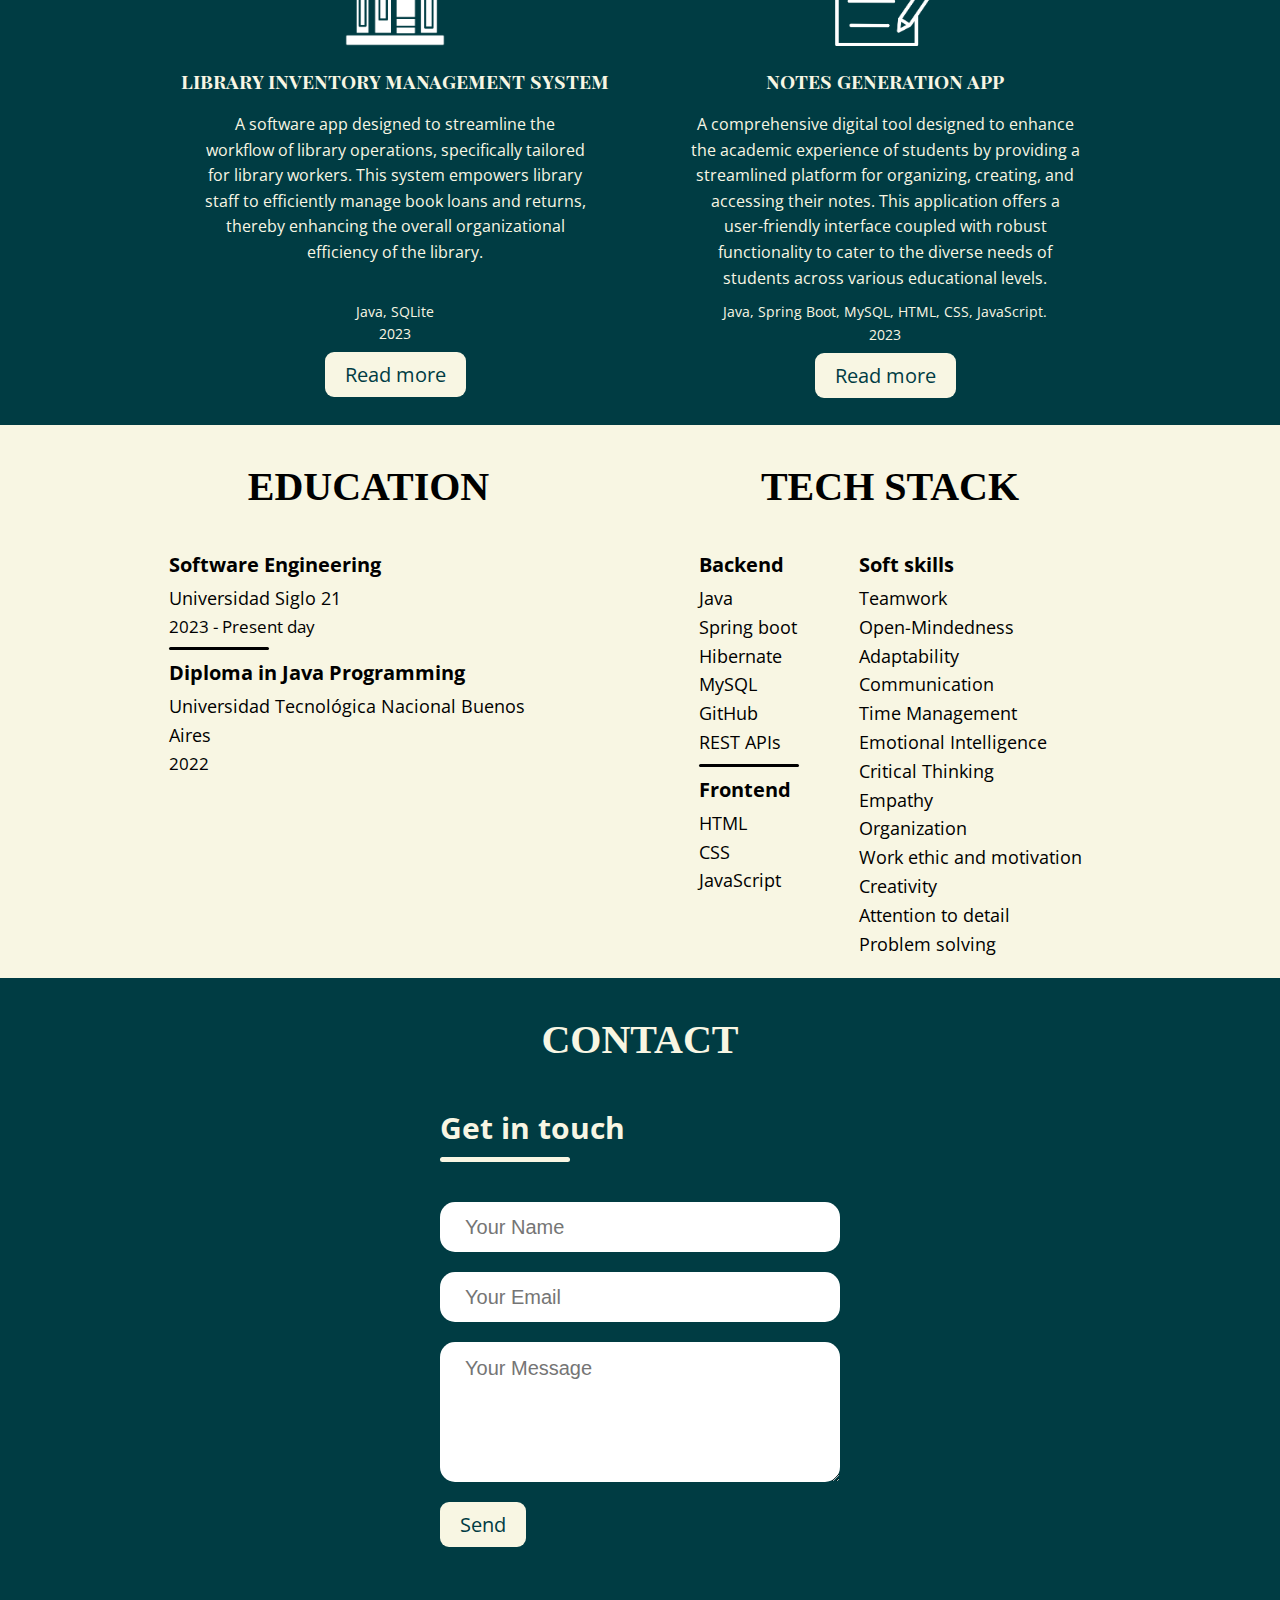
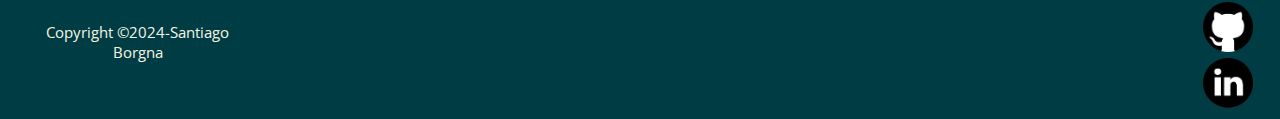
==== commit b2713eec: "Commented projects" ====
--- a/Portfolio/index.html
+++ b/Portfolio/index.html
@@ -79,7 +79,7 @@
                     <a href="https://github.com/SantiagoBorgna/Notes-app"><button>Read more</button></a>
                 </div>
 
-                <div class="card">
+                <!-- <<div class="card">
                     <img src="Images/tic-tac-toe.png">
                     <h4>tic tac toe</h4>
                     <p class="description">Something something</p>
@@ -87,7 +87,7 @@
                     <p>2024</p>
 
                     <a href="#"><button>Read more</button></a>
-                </div>
+                </div> -->
 
             </div>
 
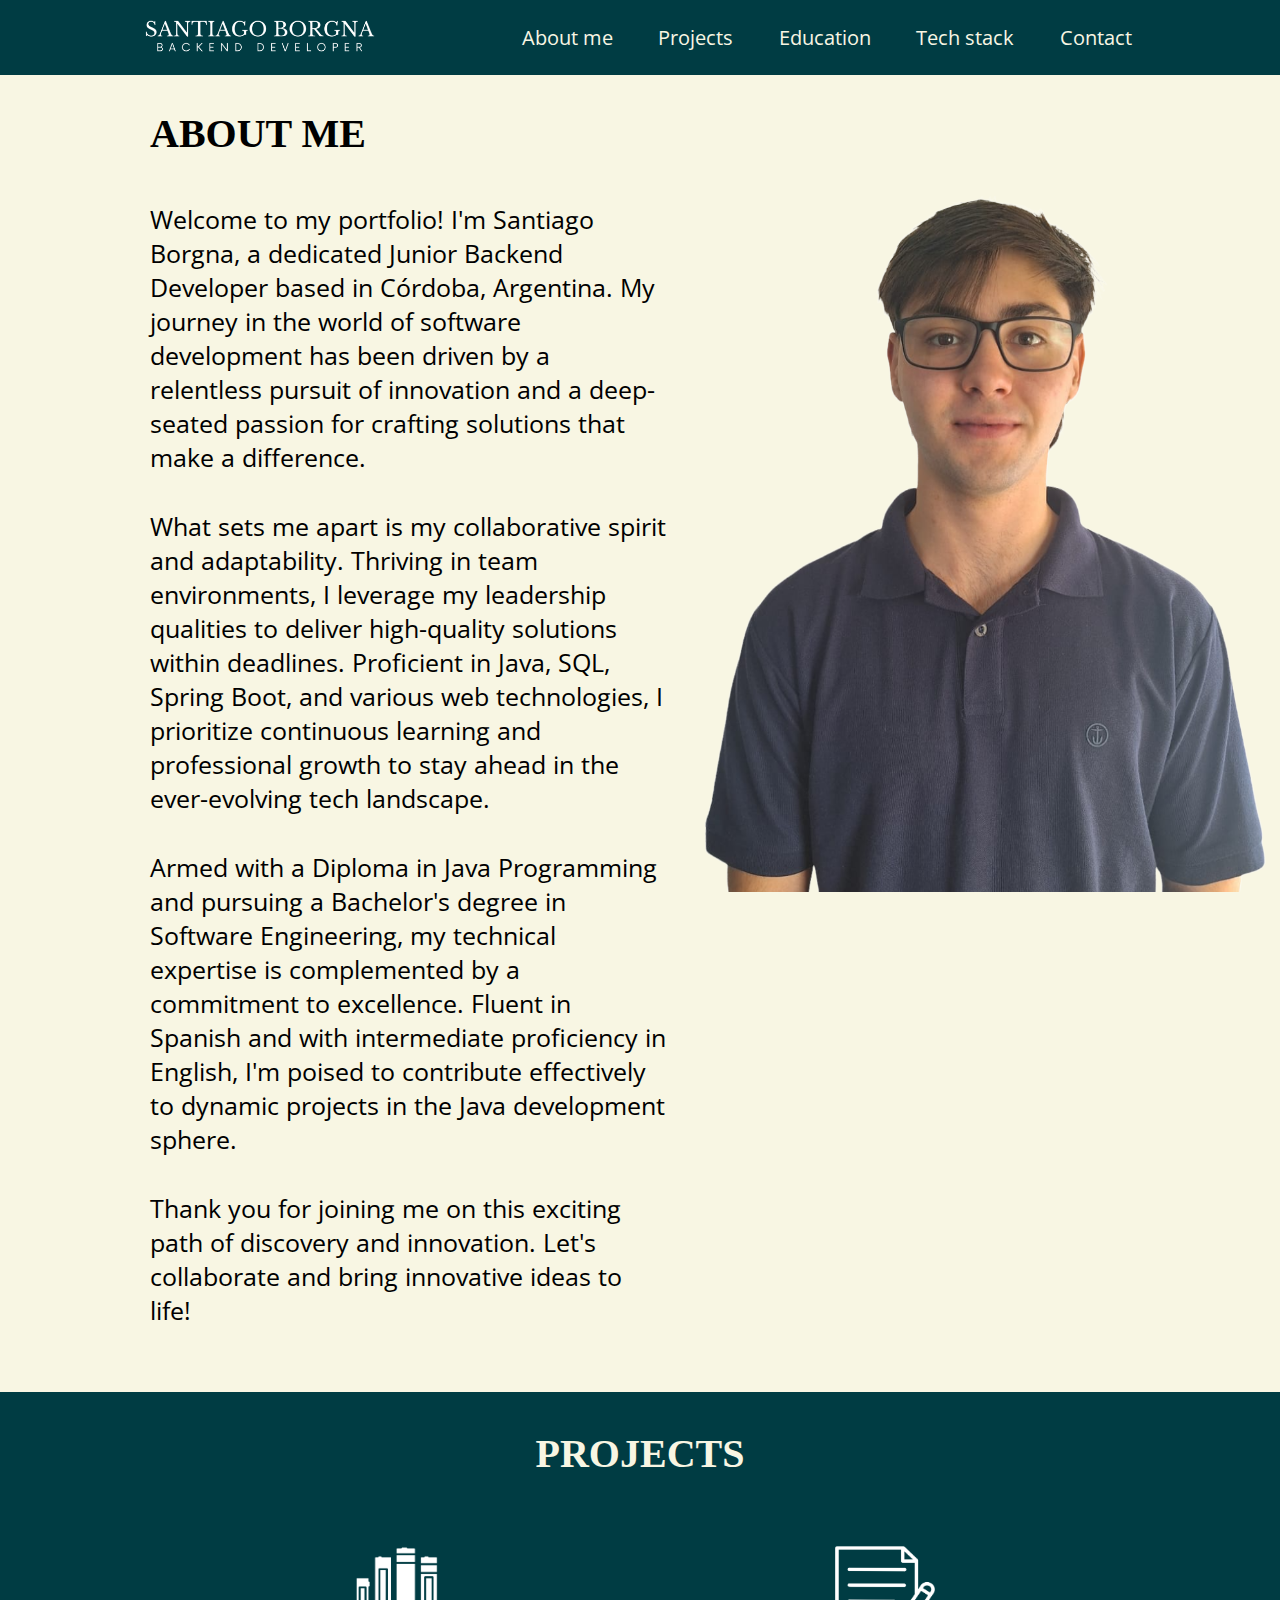
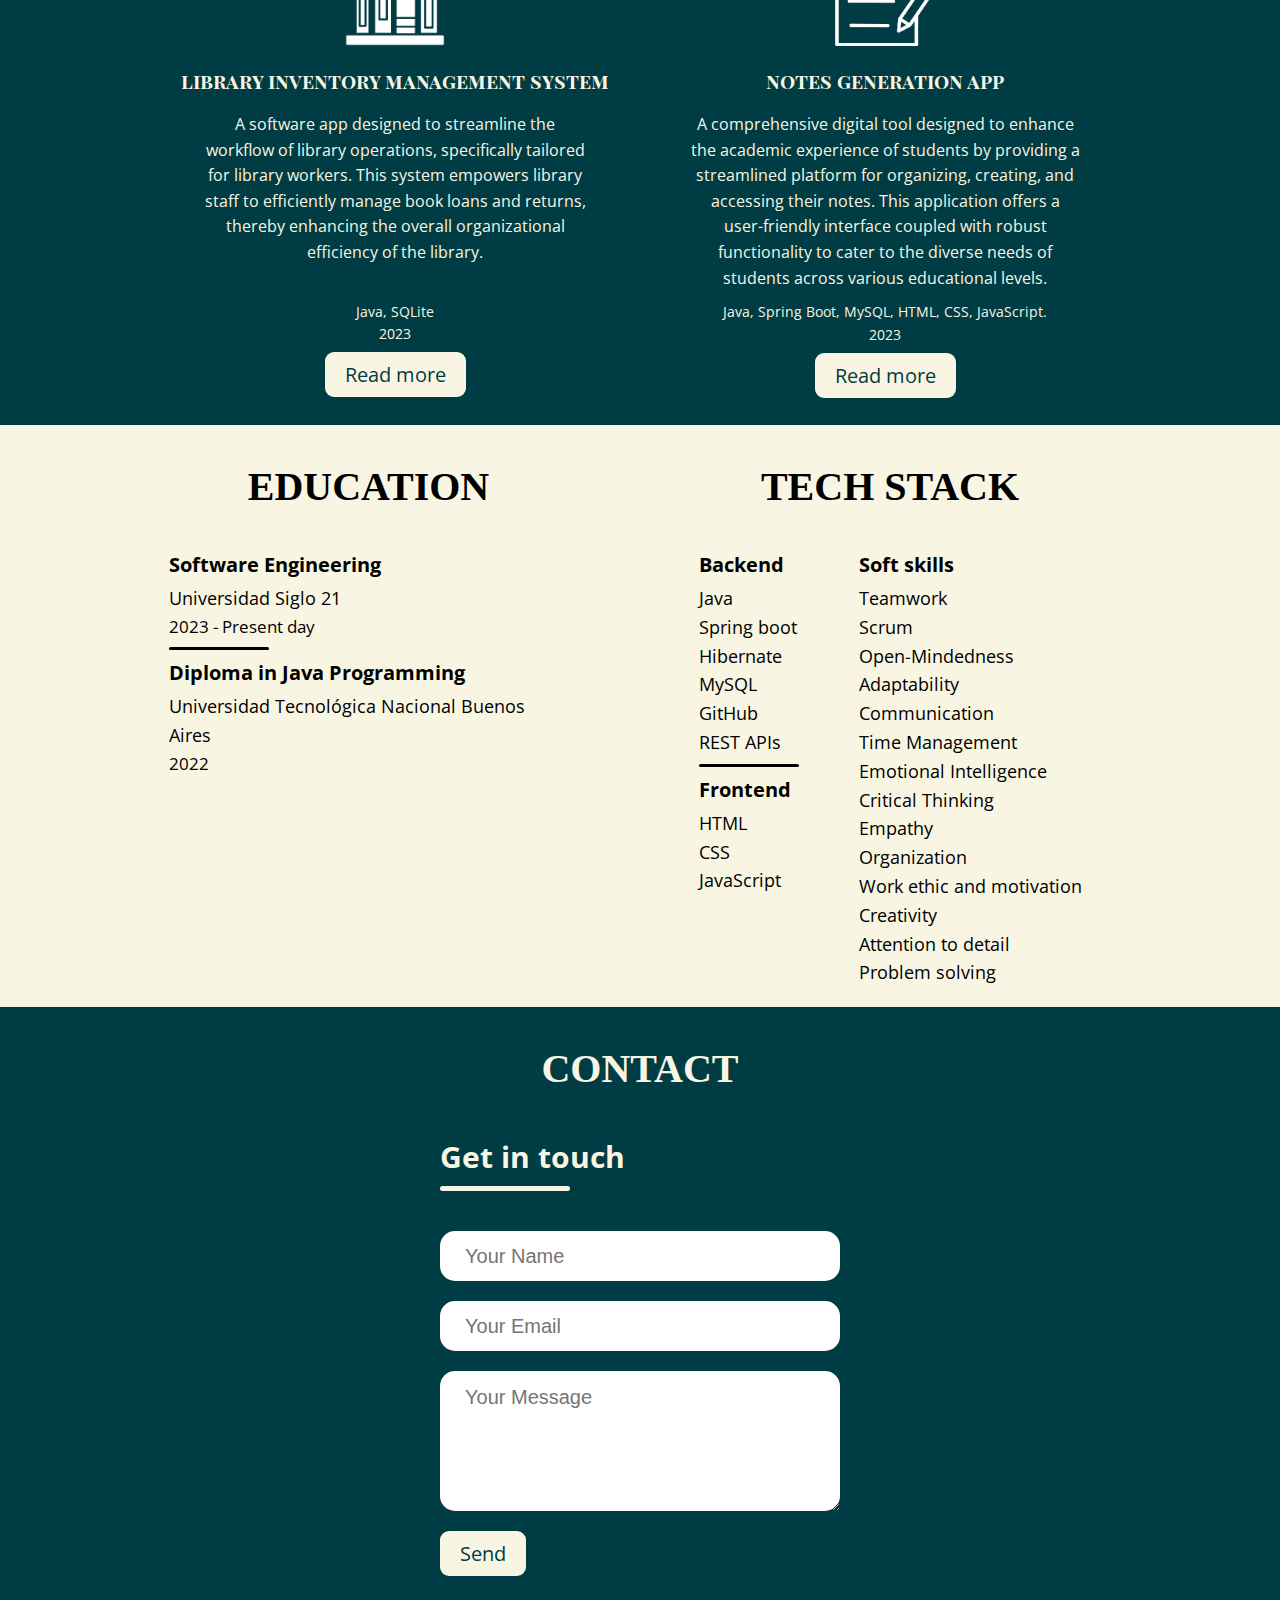
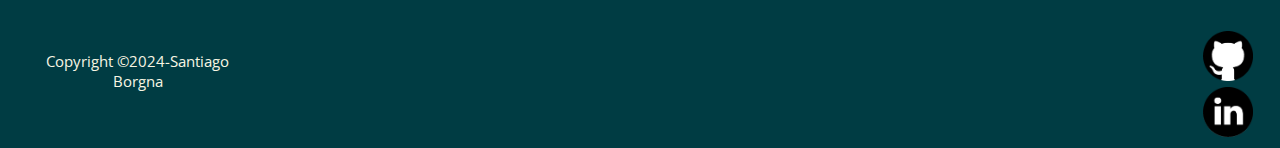
==== commit e5349d53: "Update index.html" ====
--- a/Portfolio/index.html
+++ b/Portfolio/index.html
@@ -129,6 +129,7 @@
                     <div class="soft">
                         <h3>Soft skills</h3>
                         <p>Teamwork</p>
+                        <p>Scrum</p>
                         <p>Open-Mindedness</p>
                         <p>Adaptability</p>
                         <p>Communication</p>
@@ -175,4 +176,4 @@
 
         <script type="text/javascript" src="nav.js"></script>
     </body>
-</html>+</html>
